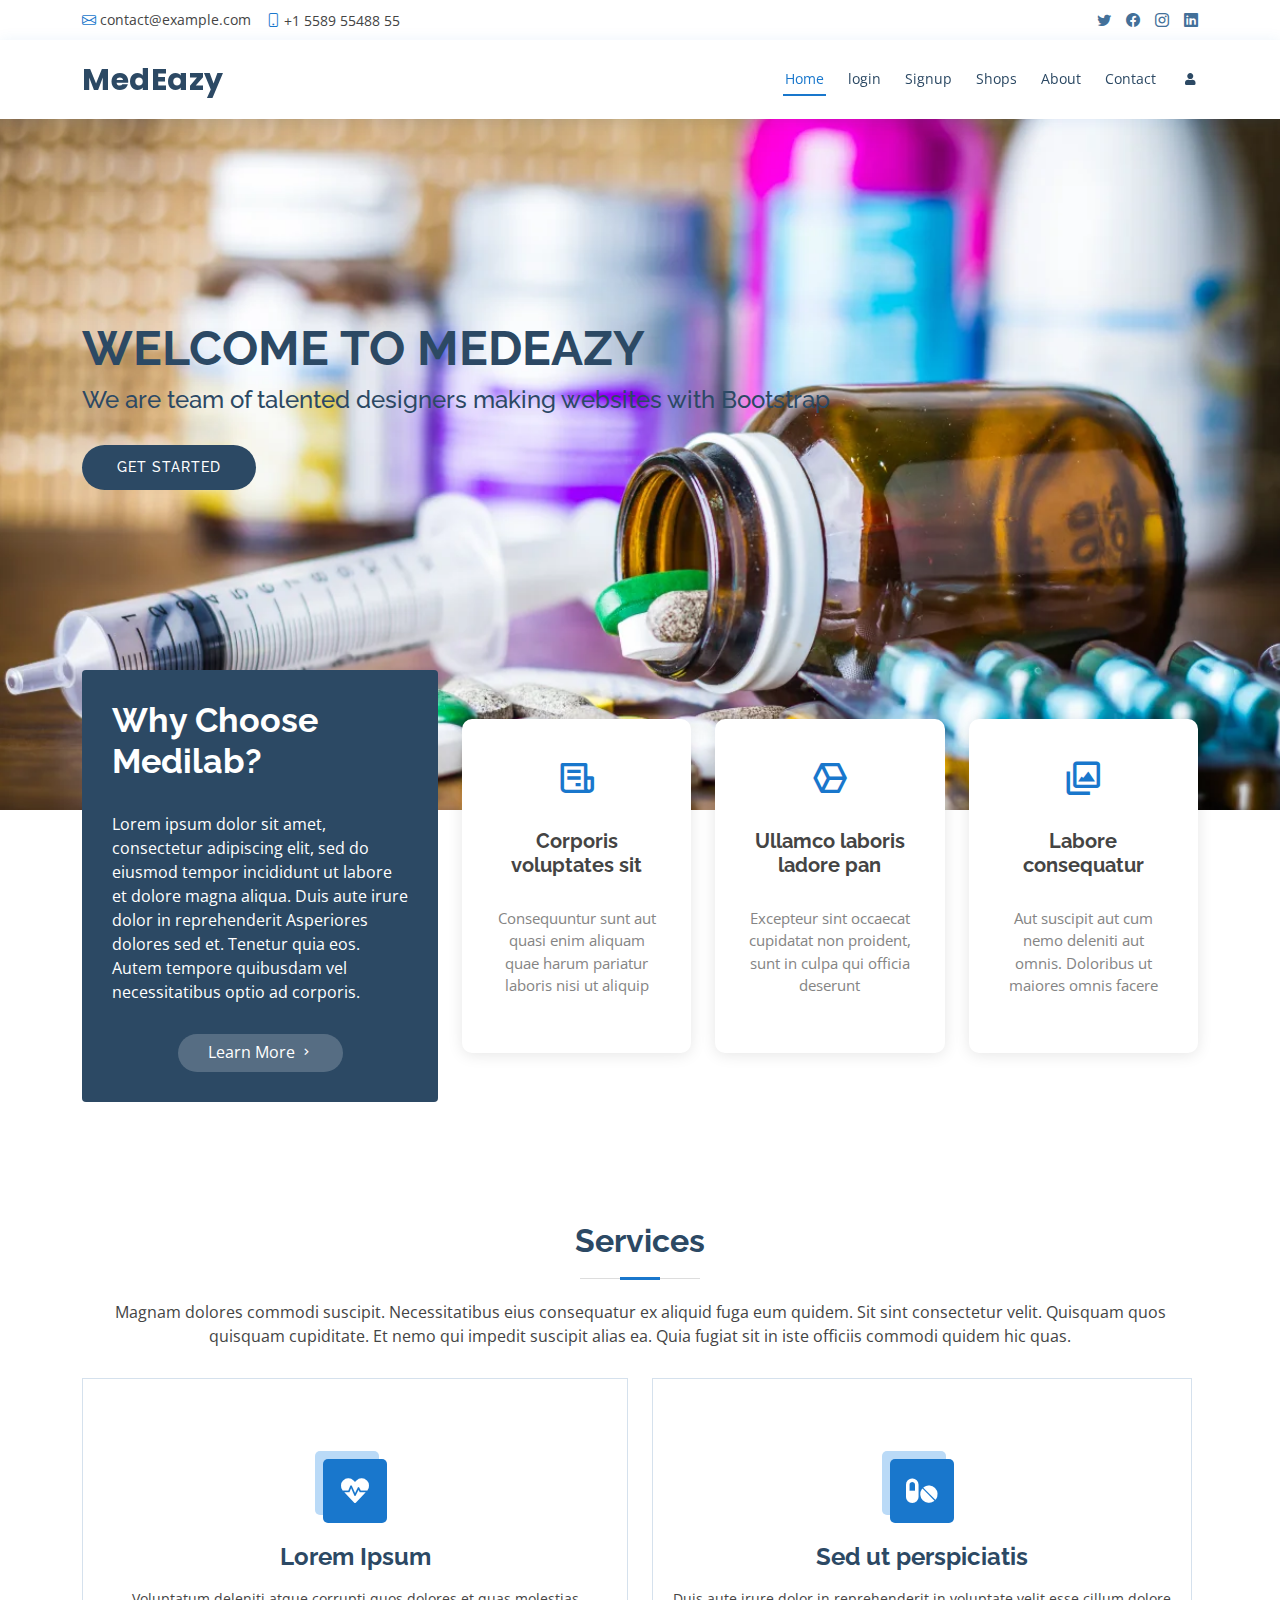
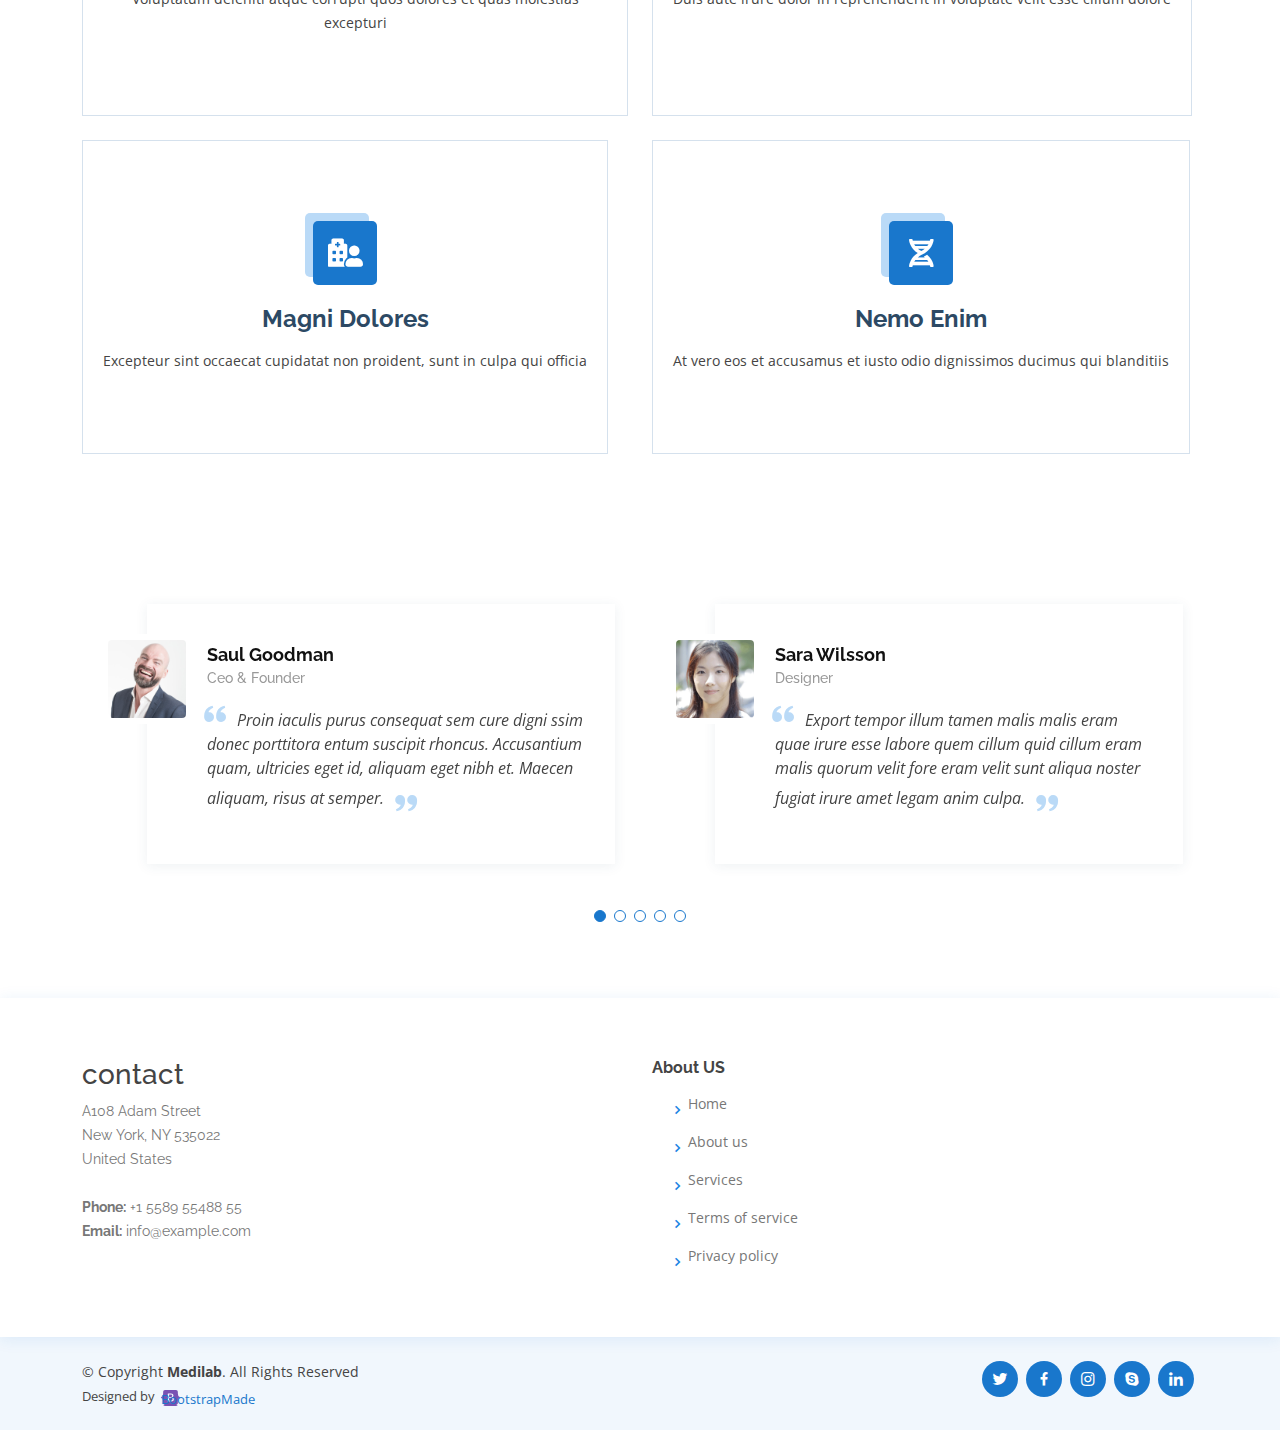
==== index.html @ 244ab126 "front end" ====
<!DOCTYPE html>
<html lang="en">

<head>
  <meta charset="utf-8">
  <meta content="width=device-width, initial-scale=1.0" name="viewport">

  <title>MedEazy A database management project</title>
  <meta content="" name="description">
  <meta content="" name="keywords">

  <!-- Favicons -->
  <link href="assets/img/favicon.png" rel="icon">
  <link href="assets/img/apple-touch-icon.png" rel="apple-touch-icon">

  <!-- Google Fonts -->
  <link href="https://fonts.googleapis.com/css?family=Open+Sans:300,300i,400,400i,600,600i,700,700i|Raleway:300,300i,400,400i,500,500i,600,600i,700,700i|Poppins:300,300i,400,400i,500,500i,600,600i,700,700i" rel="stylesheet">

  <!-- Vendor CSS Files -->
  <link href="assets/vendor/fontawesome-free/css/all.min.css" rel="stylesheet">
  <link href="assets/vendor/animate.css/animate.min.css" rel="stylesheet">
  <link href="assets/vendor/bootstrap/css/bootstrap.min.css" rel="stylesheet">
  <link href="assets/vendor/bootstrap-icons/bootstrap-icons.css" rel="stylesheet">
  <link href="assets/vendor/boxicons/css/boxicons.min.css" rel="stylesheet">
  <link href="assets/vendor/glightbox/css/glightbox.min.css" rel="stylesheet">
  <link href="assets/vendor/remixicon/remixicon.css" rel="stylesheet">
  <link href="assets/vendor/swiper/swiper-bundle.min.css" rel="stylesheet">

  <!-- Template Main CSS File -->
  <link href="assets/css/style.css" rel="stylesheet">

  <!-- =======================================================
  * Template Name: Medilab
  * Updated: Mar 10 2023 with Bootstrap v5.2.3
  * Template URL: https://bootstrapmade.com/medilab-free-medical-bootstrap-theme/
  * Author: BootstrapMade.com
  * License: https://bootstrapmade.com/license/
  ======================================================== -->
</head>

<body>

  <!-- ======= Top Bar ======= -->
  <div id="topbar" class="d-flex align-items-center fixed-top">
    <div class="container d-flex justify-content-between">
      <div class="contact-info d-flex align-items-center">
        <i class="bi bi-envelope"></i> <a href="mailto:contact@example.com">contact@example.com</a>
        <i class="bi bi-phone"></i> +1 5589 55488 55
      </div>
      <div class="d-none d-lg-flex social-links align-items-center">
        <a href="#" class="twitter"><i class="bi bi-twitter"></i></a>
        <a href="#" class="facebook"><i class="bi bi-facebook"></i></a>
        <a href="#" class="instagram"><i class="bi bi-instagram"></i></a>
        <a href="#" class="linkedin"><i class="bi bi-linkedin"></i></i></a>
      </div>
    </div>
  </div>

  <!-- ======= Header ======= -->
  <header id="header" class="fixed-top">
    <div class="container d-flex align-items-center">

      <h1 class="logo me-auto"><a href="index.html">MedEazy</a></h1>
      <!-- Uncomment below if you prefer to use an image logo -->
      <!-- <a href="index.html" class="logo me-auto"><img src="assets/img/logo.png" alt="" class="img-fluid"></a>-->

      <nav id="navbar" class="navbar order-last order-lg-0">
        <ul>
          <li><a class="nav-link scrollto active" href="#hero">Home</a></li>
          <li><a class="nav-link scrollto" href="login.html">login</a></li>
          <li><a class="nav-link scrollto" href="signup.html">Signup</a></li>
          <li><a class="nav-link scrollto" href="shops.html">Shops</a></li>
          <li><a class="nav-link scrollto" href="#doctors">About</a></li>
          <!-- <li class="dropdown"><a href="#"><span>Drop Down</span> <i class="bi bi-chevron-down"></i></a>
            <ul>
              <li><a href="#">Drop Down 1</a></li>
              <li class="dropdown"><a href="#"><span>Deep Drop Down</span> <i class="bi bi-chevron-right"></i></a>
                <ul>
                  <li><a href="#">Deep Drop Down 1</a></li>
                  <li><a href="#">Deep Drop Down 2</a></li>
                  <li><a href="#">Deep Drop Down 3</a></li>
                  <li><a href="#">Deep Drop Down 4</a></li>
                  <li><a href="#">Deep Drop Down 5</a></li>
                </ul>
              </li>
              <li><a href="#">Drop Down 2</a></li>
              <li><a href="#">Drop Down 3</a></li>
              <li><a href="#">Drop Down 4</a></li>
            </ul>
          </li> -->
          <li><a class="nav-link scrollto" href="#contact">Contact</a></li>
          <li class="dropdown"><a href="#"><span></span> <i class="fa fa-user" aria-hidden="true"></i>
          </a>
                <ul>
                  <li><a href="login.html">Login</a></li>
                  <li><a href="signup.html">Sign up</a></li>
               </ul>
              </li>
      </ul>

        <i class="bi bi-list mobile-nav-toggle"></i>
      </nav><!-- .navbar -->
<!-- 
      <a href="#appointment" class="appointment-btn scrollto"><span class="d-none d-md-inline">Make an</span> Appointment</a> -->

    </div>
  </header><!-- End Header -->

  <!-- ======= Hero Section ======= -->
  <section id="hero" class="d-flex align-items-center">
    <div class="container">
      <h1>Welcome to MedEazy</h1>
      <h2>We are team of talented designers making websites with Bootstrap</h2>
      <a href="#about" class="btn-get-started scrollto">Get Started</a>
    </div>
  </section><!-- End Hero -->

  <main id="main">

    <!-- ======= Why Us Section ======= -->
    <section id="why-us" class="why-us">
      <div class="container">

        <div class="row">
          <div class="col-lg-4 d-flex align-items-stretch">
            <div class="content">
              <h3>Why Choose Medilab?</h3>
              <p>
                Lorem ipsum dolor sit amet, consectetur adipiscing elit, sed do eiusmod tempor incididunt ut labore et dolore magna aliqua. Duis aute irure dolor in reprehenderit
                Asperiores dolores sed et. Tenetur quia eos. Autem tempore quibusdam vel necessitatibus optio ad corporis.
              </p>
              <div class="text-center">
                <a href="#" class="more-btn">Learn More <i class="bx bx-chevron-right"></i></a>
              </div>
            </div>
          </div>
          <div class="col-lg-8 d-flex align-items-stretch">
            <div class="icon-boxes d-flex flex-column justify-content-center">
              <div class="row">
                <div class="col-xl-4 d-flex align-items-stretch">
                  <div class="icon-box mt-4 mt-xl-0">
                    <i class="bx bx-receipt"></i>
                    <h4>Corporis voluptates sit</h4>
                    <p>Consequuntur sunt aut quasi enim aliquam quae harum pariatur laboris nisi ut aliquip</p>
                  </div>
                </div>
                <div class="col-xl-4 d-flex align-items-stretch">
                  <div class="icon-box mt-4 mt-xl-0">
                    <i class="bx bx-cube-alt"></i>
                    <h4>Ullamco laboris ladore pan</h4>
                    <p>Excepteur sint occaecat cupidatat non proident, sunt in culpa qui officia deserunt</p>
                  </div>
                </div>
                <div class="col-xl-4 d-flex align-items-stretch">
                  <div class="icon-box mt-4 mt-xl-0">
                    <i class="bx bx-images"></i>
                    <h4>Labore consequatur</h4>
                    <p>Aut suscipit aut cum nemo deleniti aut omnis. Doloribus ut maiores omnis facere</p>
                  </div>
                </div>
              </div>
            </div><!-- End .content-->
          </div>
        </div>

      </div>
    </section><!-- End Why Us Section -->

    <!-- ======= About Section ======= -->
    <!-- <section id="about" class="about">
      <div class="container-fluid">

        <div class="row">
          <div class="col-xl-5 col-lg-6 video-box d-flex justify-content-center align-items-stretch position-relative">
            <a href="https://www.youtube.com/watch?v=jDDaplaOz7Q" class="glightbox play-btn mb-4"></a>
          </div>

          <div class="col-xl-7 col-lg-6 icon-boxes d-flex flex-column align-items-stretch justify-content-center py-5 px-lg-5">
            <h3>Enim quis est voluptatibus aliquid consequatur fugiat</h3>
            <p>Esse voluptas cumque vel exercitationem. Reiciendis est hic accusamus. Non ipsam et sed minima temporibus laudantium. Soluta voluptate sed facere corporis dolores excepturi. Libero laboriosam sint et id nulla tenetur. Suscipit aut voluptate.</p>

            <div class="icon-box">
              <div class="icon"><i class="bx bx-fingerprint"></i></div>
              <h4 class="title"><a href="">Lorem Ipsum</a></h4>
              <p class="description">Voluptatum deleniti atque corrupti quos dolores et quas molestias excepturi sint occaecati cupiditate non provident</p>
            </div>

            <div class="icon-box">
              <div class="icon"><i class="bx bx-gift"></i></div>
              <h4 class="title"><a href="">Nemo Enim</a></h4>
              <p class="description">At vero eos et accusamus et iusto odio dignissimos ducimus qui blanditiis praesentium voluptatum deleniti atque</p>
            </div>

            <div class="icon-box">
              <div class="icon"><i class="bx bx-atom"></i></div>
              <h4 class="title"><a href="">Dine Pad</a></h4>
              <p class="description">Explicabo est voluptatum asperiores consequatur magnam. Et veritatis odit. Sunt aut deserunt minus aut eligendi omnis</p>
            </div>

          </div>
        </div>

      </div>
    </section>End About Section -->

    <!-- ======= Counts Section ======= -->
    <!-- <section id="counts" class="counts">
      <div class="container">

        <div class="row">

          <div class="col-lg-3 col-md-6">
            <div class="count-box">
              <i class="fas fa-user-md"></i>
              <span data-purecounter-start="0" data-purecounter-end="85" data-purecounter-duration="1" class="purecounter"></span>
              <p>Doctors</p>
            </div>
          </div>

          <div class="col-lg-3 col-md-6 mt-5 mt-md-0">
            <div class="count-box">
              <i class="far fa-hospital"></i>
              <span data-purecounter-start="0" data-purecounter-end="18" data-purecounter-duration="1" class="purecounter"></span>
              <p>Departments</p>
            </div>
          </div>

          <div class="col-lg-3 col-md-6 mt-5 mt-lg-0">
            <div class="count-box">
              <i class="fas fa-flask"></i>
              <span data-purecounter-start="0" data-purecounter-end="12" data-purecounter-duration="1" class="purecounter"></span>
              <p>Research Labs</p>
            </div>
          </div>

          <div class="col-lg-3 col-md-6 mt-5 mt-lg-0">
            <div class="count-box">
              <i class="fas fa-award"></i>
              <span data-purecounter-start="0" data-purecounter-end="150" data-purecounter-duration="1" class="purecounter"></span>
              <p>Awards</p>
            </div>
          </div>

        </div>

      </div>
    </section>End Counts Section -->

    <!-- ======= Services Section ======= -->
    <section id="services" class="services">
      <div class="container">

        <div class="section-title">
          <h2>Services</h2>
          <p>Magnam dolores commodi suscipit. Necessitatibus eius consequatur ex aliquid fuga eum quidem. Sit sint consectetur velit. Quisquam quos quisquam cupiditate. Et nemo qui impedit suscipit alias ea. Quia fugiat sit in iste officiis commodi quidem hic quas.</p>
        </div>

        <div class="row">
          <div class="col-lg-6 col-md-6 d-flex align-items-stretch">
            <div class="icon-box">
              <div class="icon"><i class="fas fa-heartbeat"></i></div>
              <h4><a href="">Lorem Ipsum</a></h4>
              <p>Voluptatum deleniti atque corrupti quos dolores et quas molestias excepturi</p>
            </div>
          </div>

          <div class="col-lg-6 col-md-6 d-flex align-items-stretch mt-4 mt-md-0">
            <div class="icon-box">
              <div class="icon"><i class="fas fa-pills"></i></div>
              <h4><a href="">Sed ut perspiciatis</a></h4>
              <p>Duis aute irure dolor in reprehenderit in voluptate velit esse cillum dolore</p>
            </div>
          </div>

          <div class="col-lg-6 col-md-6 d-flex align-items-stretch mt-4">
            <div class="icon-box">
              <div class="icon"><i class="fas fa-hospital-user"></i></div>
              <h4><a href="">Magni Dolores</a></h4>
              <p>Excepteur sint occaecat cupidatat non proident, sunt in culpa qui officia</p>
            </div>
          </div>

          <div class="col-lg-6 col-md-6 d-flex align-items-stretch mt-4">
            <div class="icon-box">
              <div class="icon"><i class="fas fa-dna"></i></div>
              <h4><a href="">Nemo Enim</a></h4>
              <p>At vero eos et accusamus et iusto odio dignissimos ducimus qui blanditiis</p>
            </div>
          </div>

          <!-- <div class="col-lg-4 col-md-6 d-flex align-items-stretch mt-4">
            <div class="icon-box">
              <div class="icon"><i class="fas fa-wheelchair"></i></div>
              <h4><a href="">Dele cardo</a></h4>
              <p>Quis consequatur saepe eligendi voluptatem consequatur dolor consequuntur</p>
            </div>
          </div>

          <div class="col-lg-4 col-md-6 d-flex align-items-stretch mt-4">
            <div class="icon-box">
              <div class="icon"><i class="fas fa-notes-medical"></i></div>
              <h4><a href="">Divera don</a></h4>
              <p>Modi nostrum vel laborum. Porro fugit error sit minus sapiente sit aspernatur</p>
            </div>
          </div> -->

        </div>

      </div>
    </section><!-- End Services Section -->

    <!-- ======= Appointment Section ======= -->
    <!-- <section id="appointment" class="appointment section-bg">
      <div class="container">

        <div class="section-title">
          <h2>Make an Appointment</h2>
          <p>Magnam dolores commodi suscipit. Necessitatibus eius consequatur ex aliquid fuga eum quidem. Sit sint consectetur velit. Quisquam quos quisquam cupiditate. Et nemo qui impedit suscipit alias ea. Quia fugiat sit in iste officiis commodi quidem hic quas.</p>
        </div>

        <form action="forms/appointment.php" method="post" role="form" class="php-email-form">
          <div class="row">
            <div class="col-md-4 form-group">
              <input type="text" name="name" class="form-control" id="name" placeholder="Your Name" data-rule="minlen:4" data-msg="Please enter at least 4 chars">
              <div class="validate"></div>
            </div>
            <div class="col-md-4 form-group mt-3 mt-md-0">
              <input type="email" class="form-control" name="email" id="email" placeholder="Your Email" data-rule="email" data-msg="Please enter a valid email">
              <div class="validate"></div>
            </div>
            <div class="col-md-4 form-group mt-3 mt-md-0">
              <input type="tel" class="form-control" name="phone" id="phone" placeholder="Your Phone" data-rule="minlen:4" data-msg="Please enter at least 4 chars">
              <div class="validate"></div>
            </div>
          </div>
          <div class="row">
            <div class="col-md-4 form-group mt-3">
              <input type="datetime" name="date" class="form-control datepicker" id="date" placeholder="Appointment Date" data-rule="minlen:4" data-msg="Please enter at least 4 chars">
              <div class="validate"></div>
            </div>
            <div class="col-md-4 form-group mt-3">
              <select name="department" id="department" class="form-select">
                <option value="">Select Department</option>
                <option value="Department 1">Department 1</option>
                <option value="Department 2">Department 2</option>
                <option value="Department 3">Department 3</option>
              </select>
              <div class="validate"></div>
            </div>
            <div class="col-md-4 form-group mt-3">
              <select name="doctor" id="doctor" class="form-select">
                <option value="">Select Doctor</option>
                <option value="Doctor 1">Doctor 1</option>
                <option value="Doctor 2">Doctor 2</option>
                <option value="Doctor 3">Doctor 3</option>
              </select>
              <div class="validate"></div>
            </div>
          </div>

          <div class="form-group mt-3">
            <textarea class="form-control" name="message" rows="5" placeholder="Message (Optional)"></textarea>
            <div class="validate"></div>
          </div>
          <div class="mb-3">
            <div class="loading">Loading</div>
            <div class="error-message"></div>
            <div class="sent-message">Your appointment request has been sent successfully. Thank you!</div>
          </div>
          <div class="text-center"><button type="submit">Make an Appointment</button></div>
        </form>

      </div>
    </section>End Appointment Section -->

    <!-- ======= Departments Section ======= -->
    <!-- <section id="departments" class="departments">
      <div class="container">

        <div class="section-title">
          <h2>Departments</h2>
          <p>Magnam dolores commodi suscipit. Necessitatibus eius consequatur ex aliquid fuga eum quidem. Sit sint consectetur velit. Quisquam quos quisquam cupiditate. Et nemo qui impedit suscipit alias ea. Quia fugiat sit in iste officiis commodi quidem hic quas.</p>
        </div>

        <div class="row gy-4">
          <div class="col-lg-3">
            <ul class="nav nav-tabs flex-column">
              <li class="nav-item">
                <a class="nav-link active show" data-bs-toggle="tab" href="#tab-1">Cardiology</a>
              </li>
              <li class="nav-item">
                <a class="nav-link" data-bs-toggle="tab" href="#tab-2">Neurology</a>
              </li>
              <li class="nav-item">
                <a class="nav-link" data-bs-toggle="tab" href="#tab-3">Hepatology</a>
              </li>
              <li class="nav-item">
                <a class="nav-link" data-bs-toggle="tab" href="#tab-4">Pediatrics</a>
              </li>
              <li class="nav-item">
                <a class="nav-link" data-bs-toggle="tab" href="#tab-5">Eye Care</a>
              </li>
            </ul>
          </div>
          <div class="col-lg-9">
            <div class="tab-content">
              <div class="tab-pane active show" id="tab-1">
                <div class="row gy-4">
                  <div class="col-lg-8 details order-2 order-lg-1">
                    <h3>Cardiology</h3>
                    <p class="fst-italic">Qui laudantium consequatur laborum sit qui ad sapiente dila parde sonata raqer a videna mareta paulona marka</p>
                    <p>Et nobis maiores eius. Voluptatibus ut enim blanditiis atque harum sint. Laborum eos ipsum ipsa odit magni. Incidunt hic ut molestiae aut qui. Est repellat minima eveniet eius et quis magni nihil. Consequatur dolorem quaerat quos qui similique accusamus nostrum rem vero</p>
                  </div>
                  <div class="col-lg-4 text-center order-1 order-lg-2">
                    <img src="assets/img/departments-1.jpg" alt="" class="img-fluid">
                  </div>
                </div>
              </div>
              <div class="tab-pane" id="tab-2">
                <div class="row gy-4">
                  <div class="col-lg-8 details order-2 order-lg-1">
                    <h3>Et blanditiis nemo veritatis excepturi</h3>
                    <p class="fst-italic">Qui laudantium consequatur laborum sit qui ad sapiente dila parde sonata raqer a videna mareta paulona marka</p>
                    <p>Ea ipsum voluptatem consequatur quis est. Illum error ullam omnis quia et reiciendis sunt sunt est. Non aliquid repellendus itaque accusamus eius et velit ipsa voluptates. Optio nesciunt eaque beatae accusamus lerode pakto madirna desera vafle de nideran pal</p>
                  </div>
                  <div class="col-lg-4 text-center order-1 order-lg-2">
                    <img src="assets/img/departments-2.jpg" alt="" class="img-fluid">
                  </div>
                </div>
              </div>
              <div class="tab-pane" id="tab-3">
                <div class="row gy-4">
                  <div class="col-lg-8 details order-2 order-lg-1">
                    <h3>Impedit facilis occaecati odio neque aperiam sit</h3>
                    <p class="fst-italic">Eos voluptatibus quo. Odio similique illum id quidem non enim fuga. Qui natus non sunt dicta dolor et. In asperiores velit quaerat perferendis aut</p>
                    <p>Iure officiis odit rerum. Harum sequi eum illum corrupti culpa veritatis quisquam. Neque necessitatibus illo rerum eum ut. Commodi ipsam minima molestiae sed laboriosam a iste odio. Earum odit nesciunt fugiat sit ullam. Soluta et harum voluptatem optio quae</p>
                  </div>
                  <div class="col-lg-4 text-center order-1 order-lg-2">
                    <img src="assets/img/departments-3.jpg" alt="" class="img-fluid">
                  </div>
                </div>
              </div>
              <div class="tab-pane" id="tab-4">
                <div class="row gy-4">
                  <div class="col-lg-8 details order-2 order-lg-1">
                    <h3>Fuga dolores inventore laboriosam ut est accusamus laboriosam dolore</h3>
                    <p class="fst-italic">Totam aperiam accusamus. Repellat consequuntur iure voluptas iure porro quis delectus</p>
                    <p>Eaque consequuntur consequuntur libero expedita in voluptas. Nostrum ipsam necessitatibus aliquam fugiat debitis quis velit. Eum ex maxime error in consequatur corporis atque. Eligendi asperiores sed qui veritatis aperiam quia a laborum inventore</p>
                  </div>
                  <div class="col-lg-4 text-center order-1 order-lg-2">
                    <img src="assets/img/departments-4.jpg" alt="" class="img-fluid">
                  </div>
                </div>
              </div>
              <div class="tab-pane" id="tab-5">
                <div class="row gy-4">
                  <div class="col-lg-8 details order-2 order-lg-1">
                    <h3>Est eveniet ipsam sindera pad rone matrelat sando reda</h3>
                    <p class="fst-italic">Omnis blanditiis saepe eos autem qui sunt debitis porro quia.</p>
                    <p>Exercitationem nostrum omnis. Ut reiciendis repudiandae minus. Omnis recusandae ut non quam ut quod eius qui. Ipsum quia odit vero atque qui quibusdam amet. Occaecati sed est sint aut vitae molestiae voluptate vel</p>
                  </div>
                  <div class="col-lg-4 text-center order-1 order-lg-2">
                    <img src="assets/img/departments-5.jpg" alt="" class="img-fluid">
                  </div>
                </div>
              </div>
            </div>
          </div>
        </div>

      </div>
    </section>End Departments Section -->

    <!-- ======= Doctors Section ======= -->
    <!-- <section id="doctors" class="doctors">
      <div class="container">

        <div class="section-title">
          <h2>Doctors</h2>
          <p>Magnam dolores commodi suscipit. Necessitatibus eius consequatur ex aliquid fuga eum quidem. Sit sint consectetur velit. Quisquam quos quisquam cupiditate. Et nemo qui impedit suscipit alias ea. Quia fugiat sit in iste officiis commodi quidem hic quas.</p>
        </div>

        <div class="row">

          <div class="col-lg-6">
            <div class="member d-flex align-items-start">
              <div class="pic"><img src="assets/img/doctors/doctors-1.jpg" class="img-fluid" alt=""></div>
              <div class="member-info">
                <h4>Walter White</h4>
                <span>Chief Medical Officer</span>
                <p>Explicabo voluptatem mollitia et repellat qui dolorum quasi</p>
                <div class="social">
                  <a href=""><i class="ri-twitter-fill"></i></a>
                  <a href=""><i class="ri-facebook-fill"></i></a>
                  <a href=""><i class="ri-instagram-fill"></i></a>
                  <a href=""> <i class="ri-linkedin-box-fill"></i> </a>
                </div>
              </div>
            </div>
          </div>

          <div class="col-lg-6 mt-4 mt-lg-0">
            <div class="member d-flex align-items-start">
              <div class="pic"><img src="assets/img/doctors/doctors-2.jpg" class="img-fluid" alt=""></div>
              <div class="member-info">
                <h4>Sarah Jhonson</h4>
                <span>Anesthesiologist</span>
                <p>Aut maiores voluptates amet et quis praesentium qui senda para</p>
                <div class="social">
                  <a href=""><i class="ri-twitter-fill"></i></a>
                  <a href=""><i class="ri-facebook-fill"></i></a>
                  <a href=""><i class="ri-instagram-fill"></i></a>
                  <a href=""> <i class="ri-linkedin-box-fill"></i> </a>
                </div>
              </div>
            </div>
          </div>

          <div class="col-lg-6 mt-4">
            <div class="member d-flex align-items-start">
              <div class="pic"><img src="assets/img/doctors/doctors-3.jpg" class="img-fluid" alt=""></div>
              <div class="member-info">
                <h4>William Anderson</h4>
                <span>Cardiology</span>
                <p>Quisquam facilis cum velit laborum corrupti fuga rerum quia</p>
                <div class="social">
                  <a href=""><i class="ri-twitter-fill"></i></a>
                  <a href=""><i class="ri-facebook-fill"></i></a>
                  <a href=""><i class="ri-instagram-fill"></i></a>
                  <a href=""> <i class="ri-linkedin-box-fill"></i> </a>
                </div>
              </div>
            </div>
          </div>

          <div class="col-lg-6 mt-4">
            <div class="member d-flex align-items-start">
              <div class="pic"><img src="assets/img/doctors/doctors-4.jpg" class="img-fluid" alt=""></div>
              <div class="member-info">
                <h4>Amanda Jepson</h4>
                <span>Neurosurgeon</span>
                <p>Dolorum tempora officiis odit laborum officiis et et accusamus</p>
                <div class="social">
                  <a href=""><i class="ri-twitter-fill"></i></a>
                  <a href=""><i class="ri-facebook-fill"></i></a>
                  <a href=""><i class="ri-instagram-fill"></i></a>
                  <a href=""> <i class="ri-linkedin-box-fill"></i> </a>
                </div>
              </div>
            </div>
          </div>

        </div>

      </div>
    </section>End Doctors Section -->

    <!-- ======= Frequently Asked Questions Section ======= -->
    <!-- <section id="faq" class="faq section-bg">
      <div class="container">

        <div class="section-title">
          <h2>Frequently Asked Questions</h2>
          <p>Magnam dolores commodi suscipit. Necessitatibus eius consequatur ex aliquid fuga eum quidem. Sit sint consectetur velit. Quisquam quos quisquam cupiditate. Et nemo qui impedit suscipit alias ea. Quia fugiat sit in iste officiis commodi quidem hic quas.</p>
        </div>

        <div class="faq-list">
          <ul>
            <li data-aos="fade-up">
              <i class="bx bx-help-circle icon-help"></i> <a data-bs-toggle="collapse" class="collapse" data-bs-target="#faq-list-1">Non consectetur a erat nam at lectus urna duis? <i class="bx bx-chevron-down icon-show"></i><i class="bx bx-chevron-up icon-close"></i></a>
              <div id="faq-list-1" class="collapse show" data-bs-parent=".faq-list">
                <p>
                  Feugiat pretium nibh ipsum consequat. Tempus iaculis urna id volutpat lacus laoreet non curabitur gravida. Venenatis lectus magna fringilla urna porttitor rhoncus dolor purus non.
                </p>
              </div>
            </li>

            <li data-aos="fade-up" data-aos-delay="100">
              <i class="bx bx-help-circle icon-help"></i> <a data-bs-toggle="collapse" data-bs-target="#faq-list-2" class="collapsed">Feugiat scelerisque varius morbi enim nunc? <i class="bx bx-chevron-down icon-show"></i><i class="bx bx-chevron-up icon-close"></i></a>
              <div id="faq-list-2" class="collapse" data-bs-parent=".faq-list">
                <p>
                  Dolor sit amet consectetur adipiscing elit pellentesque habitant morbi. Id interdum velit laoreet id donec ultrices. Fringilla phasellus faucibus scelerisque eleifend donec pretium. Est pellentesque elit ullamcorper dignissim. Mauris ultrices eros in cursus turpis massa tincidunt dui.
                </p>
              </div>
            </li>

            <li data-aos="fade-up" data-aos-delay="200">
              <i class="bx bx-help-circle icon-help"></i> <a data-bs-toggle="collapse" data-bs-target="#faq-list-3" class="collapsed">Dolor sit amet consectetur adipiscing elit? <i class="bx bx-chevron-down icon-show"></i><i class="bx bx-chevron-up icon-close"></i></a>
              <div id="faq-list-3" class="collapse" data-bs-parent=".faq-list">
                <p>
                  Eleifend mi in nulla posuere sollicitudin aliquam ultrices sagittis orci. Faucibus pulvinar elementum integer enim. Sem nulla pharetra diam sit amet nisl suscipit. Rutrum tellus pellentesque eu tincidunt. Lectus urna duis convallis convallis tellus. Urna molestie at elementum eu facilisis sed odio morbi quis
                </p>
              </div>
            </li>

            <li data-aos="fade-up" data-aos-delay="300">
              <i class="bx bx-help-circle icon-help"></i> <a data-bs-toggle="collapse" data-bs-target="#faq-list-4" class="collapsed">Tempus quam pellentesque nec nam aliquam sem et tortor consequat? <i class="bx bx-chevron-down icon-show"></i><i class="bx bx-chevron-up icon-close"></i></a>
              <div id="faq-list-4" class="collapse" data-bs-parent=".faq-list">
                <p>
                  Molestie a iaculis at erat pellentesque adipiscing commodo. Dignissim suspendisse in est ante in. Nunc vel risus commodo viverra maecenas accumsan. Sit amet nisl suscipit adipiscing bibendum est. Purus gravida quis blandit turpis cursus in.
                </p>
              </div>
            </li>

            <li data-aos="fade-up" data-aos-delay="400">
              <i class="bx bx-help-circle icon-help"></i> <a data-bs-toggle="collapse" data-bs-target="#faq-list-5" class="collapsed">Tortor vitae purus faucibus ornare. Varius vel pharetra vel turpis nunc eget lorem dolor? <i class="bx bx-chevron-down icon-show"></i><i class="bx bx-chevron-up icon-close"></i></a>
              <div id="faq-list-5" class="collapse" data-bs-parent=".faq-list">
                <p>
                  Laoreet sit amet cursus sit amet dictum sit amet justo. Mauris vitae ultricies leo integer malesuada nunc vel. Tincidunt eget nullam non nisi est sit amet. Turpis nunc eget lorem dolor sed. Ut venenatis tellus in metus vulputate eu scelerisque.
                </p>
              </div>
            </li>

          </ul>
        </div>

      </div>
    </section>End Frequently Asked Questions Section -->

    <!-- ======= Testimonials Section ======= -->
    <section id="testimonials" class="testimonials">
      <div class="container">

        <div class="testimonials-slider swiper" data-aos="fade-up" data-aos-delay="100">
          <div class="swiper-wrapper">

            <div class="swiper-slide">
              <div class="testimonial-wrap">
                <div class="testimonial-item">
                  <img src="assets/img/testimonials/testimonials-1.jpg" class="testimonial-img" alt="">
                  <h3>Saul Goodman</h3>
                  <h4>Ceo &amp; Founder</h4>
                  <p>
                    <i class="bx bxs-quote-alt-left quote-icon-left"></i>
                    Proin iaculis purus consequat sem cure digni ssim donec porttitora entum suscipit rhoncus. Accusantium quam, ultricies eget id, aliquam eget nibh et. Maecen aliquam, risus at semper.
                    <i class="bx bxs-quote-alt-right quote-icon-right"></i>
                  </p>
                </div>
              </div>
            </div><!-- End testimonial item -->

            <div class="swiper-slide">
              <div class="testimonial-wrap">
                <div class="testimonial-item">
                  <img src="assets/img/testimonials/testimonials-2.jpg" class="testimonial-img" alt="">
                  <h3>Sara Wilsson</h3>
                  <h4>Designer</h4>
                  <p>
                    <i class="bx bxs-quote-alt-left quote-icon-left"></i>
                    Export tempor illum tamen malis malis eram quae irure esse labore quem cillum quid cillum eram malis quorum velit fore eram velit sunt aliqua noster fugiat irure amet legam anim culpa.
                    <i class="bx bxs-quote-alt-right quote-icon-right"></i>
                  </p>
                </div>
              </div>
            </div>

            <div class="swiper-slide">
              <div class="testimonial-wrap">
                <div class="testimonial-item">
                  <img src="assets/img/testimonials/testimonials-3.jpg" class="testimonial-img" alt="">
                  <h3>Jena Karlis</h3>
                  <h4>Store Owner</h4>
                  <p>
                    <i class="bx bxs-quote-alt-left quote-icon-left"></i>
                    Enim nisi quem export duis labore cillum quae magna enim sint quorum nulla quem veniam duis minim tempor labore quem eram duis noster aute amet eram fore quis sint minim.
                    <i class="bx bxs-quote-alt-right quote-icon-right"></i>
                  </p>
                </div>
              </div>
            </div>

            <div class="swiper-slide">
              <div class="testimonial-wrap">
                <div class="testimonial-item">
                  <img src="assets/img/testimonials/testimonials-4.jpg" class="testimonial-img" alt="">
                  <h3>Matt Brandon</h3>
                  <h4>Freelancer</h4>
                  <p>
                    <i class="bx bxs-quote-alt-left quote-icon-left"></i>
                    Fugiat enim eram quae cillum dolore dolor amet nulla culpa multos export minim fugiat minim velit minim dolor enim duis veniam ipsum anim magna sunt elit fore quem dolore labore illum veniam.
                    <i class="bx bxs-quote-alt-right quote-icon-right"></i>
                  </p>
                </div>
              </div>
            </div><!-- End testimonial item-->

            <div class="swiper-slide">
              <div class="testimonial-wrap">
                <div class="testimonial-item">
                  <img src="assets/img/testimonials/testimonials-5.jpg" class="testimonial-img" alt="">
                  <h3>John Larson</h3>
                  <h4>Entrepreneur</h4>
                  <p>
                    <i class="bx bxs-quote-alt-left quote-icon-left"></i>
                    Quis quorum aliqua sint quem legam fore sunt eram irure aliqua veniam tempor noster veniam enim culpa labore duis sunt culpa nulla illum cillum fugiat legam esse veniam culpa fore nisi cillum quid.
                    <i class="bx bxs-quote-alt-right quote-icon-right"></i>
                  </p>
                </div>
              </div>
            </div>

          </div>
          <div class="swiper-pagination"></div>
        </div>

      </div>
    </section>

    <!-- ======= Gallery Section ======= -->
    <!-- <section id="gallery" class="gallery">
      <div class="container">

        <div class="section-title">
          <h2>Gallery</h2>
          <p>Magnam dolores commodi suscipit. Necessitatibus eius consequatur ex aliquid fuga eum quidem. Sit sint consectetur velit. Quisquam quos quisquam cupiditate. Et nemo qui impedit suscipit alias ea. Quia fugiat sit in iste officiis commodi quidem hic quas.</p>
        </div>
      </div>

      <div class="container-fluid">
        <div class="row g-0">

          <div class="col-lg-3 col-md-4">
            <div class="gallery-item">
              <a href="assets/img/gallery/gallery-1.jpg" class="galelry-lightbox">
                <img src="assets/img/gallery/gallery-1.jpg" alt="" class="img-fluid">
              </a>
            </div>
          </div>

          <div class="col-lg-3 col-md-4">
            <div class="gallery-item">
              <a href="assets/img/gallery/gallery-2.jpg" class="galelry-lightbox">
                <img src="assets/img/gallery/gallery-2.jpg" alt="" class="img-fluid">
              </a>
            </div>
          </div>

          <div class="col-lg-3 col-md-4">
            <div class="gallery-item">
              <a href="assets/img/gallery/gallery-3.jpg" class="galelry-lightbox">
                <img src="assets/img/gallery/gallery-3.jpg" alt="" class="img-fluid">
              </a>
            </div>
          </div>

          <div class="col-lg-3 col-md-4">
            <div class="gallery-item">
              <a href="assets/img/gallery/gallery-4.jpg" class="galelry-lightbox">
                <img src="assets/img/gallery/gallery-4.jpg" alt="" class="img-fluid">
              </a>
            </div>
          </div>

          <div class="col-lg-3 col-md-4">
            <div class="gallery-item">
              <a href="assets/img/gallery/gallery-5.jpg" class="galelry-lightbox">
                <img src="assets/img/gallery/gallery-5.jpg" alt="" class="img-fluid">
              </a>
            </div>
          </div>

          <div class="col-lg-3 col-md-4">
            <div class="gallery-item">
              <a href="assets/img/gallery/gallery-6.jpg" class="galelry-lightbox">
                <img src="assets/img/gallery/gallery-6.jpg" alt="" class="img-fluid">
              </a>
            </div>
          </div>

          <div class="col-lg-3 col-md-4">
            <div class="gallery-item">
              <a href="assets/img/gallery/gallery-7.jpg" class="galelry-lightbox">
                <img src="assets/img/gallery/gallery-7.jpg" alt="" class="img-fluid">
              </a>
            </div>
          </div>

          <div class="col-lg-3 col-md-4">
            <div class="gallery-item">
              <a href="assets/img/gallery/gallery-8.jpg" class="galelry-lightbox">
                <img src="assets/img/gallery/gallery-8.jpg" alt="" class="img-fluid">
              </a>
            </div>
          </div>

        </div>

      </div>
    </section>End Gallery Section -->

    <!-- ======= Contact Section ======= -->
    <!-- <section id="contact" class="contact">
      <div class="container">

        <div class="section-title">
          <h2>Contact</h2>
          <p>Magnam dolores commodi suscipit. Necessitatibus eius consequatur ex aliquid fuga eum quidem. Sit sint consectetur velit. Quisquam quos quisquam cupiditate. Et nemo qui impedit suscipit alias ea. Quia fugiat sit in iste officiis commodi quidem hic quas.</p>
        </div>
      </div>

      <div>
        <iframe style="border:0; width: 100%; height: 350px;" src="https://www.google.com/maps/embed?pb=!1m14!1m8!1m3!1d12097.433213460943!2d-74.0062269!3d40.7101282!3m2!1i1024!2i768!4f13.1!3m3!1m2!1s0x0%3A0xb89d1fe6bc499443!2sDowntown+Conference+Center!5e0!3m2!1smk!2sbg!4v1539943755621" frameborder="0" allowfullscreen></iframe>
      </div>

      <div class="container">
        <div class="row mt-5">

          <div class="col-lg-4">
            <div class="info">
              <div class="address">
                <i class="bi bi-geo-alt"></i>
                <h4>Location:</h4>
                <p>A108 Adam Street, New York, NY 535022</p>
              </div>

              <div class="email">
                <i class="bi bi-envelope"></i>
                <h4>Email:</h4>
                <p>info@example.com</p>
              </div>

              <div class="phone">
                <i class="bi bi-phone"></i>
                <h4>Call:</h4>
                <p>+1 5589 55488 55s</p>
              </div>

            </div>

          </div>

          <div class="col-lg-8 mt-5 mt-lg-0">

            <form action="forms/contact.php" method="post" role="form" class="php-email-form">
              <div class="row">
                <div class="col-md-6 form-group">
                  <input type="text" name="name" class="form-control" id="name" placeholder="Your Name" required>
                </div>
                <div class="col-md-6 form-group mt-3 mt-md-0">
                  <input type="email" class="form-control" name="email" id="email" placeholder="Your Email" required>
                </div>
              </div>
              <div class="form-group mt-3">
                <input type="text" class="form-control" name="subject" id="subject" placeholder="Subject" required>
              </div>
              <div class="form-group mt-3">
                <textarea class="form-control" name="message" rows="5" placeholder="Message" required></textarea>
              </div>
              <div class="my-3">
                <div class="loading">Loading</div>
                <div class="error-message"></div>
                <div class="sent-message">Your message has been sent. Thank you!</div>
              </div>
              <div class="text-center"><button type="submit">Send Message</button></div>
            </form>

          </div>

        </div>

      </div>
    </section>End Contact Section -->

  </main><!-- End #main -->

  <!-- ======= Footer ======= -->
  <footer id="footer">

    <div class="footer-top">
      <div class="container">
        <div class="row">

          <div class="col-lg-6 col-md-6 footer-contact">
            <h3>contact</h3>
            <p>
              A108 Adam Street <br>
              New York, NY 535022<br>
              United States <br><br>
              <strong>Phone:</strong> +1 5589 55488 55<br>
              <strong>Email:</strong> info@example.com<br>
            </p>
          </div>

          <div class="col-lg-6 col-md-6 footer-links">
            <h4>About US</h4>
            <ul>
              <li><i class="bx bx-chevron-right"></i> <a href="#">Home</a></li>
              <li><i class="bx bx-chevron-right"></i> <a href="#">About us</a></li>
              <li><i class="bx bx-chevron-right"></i> <a href="#">Services</a></li>
              <li><i class="bx bx-chevron-right"></i> <a href="#">Terms of service</a></li>
              <li><i class="bx bx-chevron-right"></i> <a href="#">Privacy policy</a></li>
            </ul>
          </div>

          <!-- <div class="col-lg-3 col-md-6 footer-links">
            <h4>Our Services</h4>
            <ul>
              <li><i class="bx bx-chevron-right"></i> <a href="#">Web Design</a></li>
              <li><i class="bx bx-chevron-right"></i> <a href="#">Web Development</a></li>
              <li><i class="bx bx-chevron-right"></i> <a href="#">Product Management</a></li>
              <li><i class="bx bx-chevron-right"></i> <a href="#">Marketing</a></li>
              <li><i class="bx bx-chevron-right"></i> <a href="#">Graphic Design</a></li>
            </ul>
          </div>

          <div class="col-lg-4 col-md-6 footer-newsletter">
            <h4>Join Our Newsletter</h4>
            <p>Tamen quem nulla quae legam multos aute sint culpa legam noster magna</p>
            <form action="" method="post">
              <input type="email" name="email"><input type="submit" value="Subscribe">
            </form>
          </div> -->

        </div>
      </div>
    </div>

    <div class="container d-md-flex py-4">

      <div class="me-md-auto text-center text-md-start">
        <div class="copyright">
          &copy; Copyright <strong><span>Medilab</span></strong>. All Rights Reserved
        </div>
        <div class="credits">
          <!-- All the links in the footer should remain intact. -->
          <!-- You can delete the links only if you purchased the pro version. -->
          <!-- Licensing information: https://bootstrapmade.com/license/ -->
          <!-- Purchase the pro version with working PHP/AJAX contact form: https://bootstrapmade.com/medilab-free-medical-bootstrap-theme/ -->
          Designed by <a href="https://bootstrapmade.com/">BootstrapMade</a>
        </div>
      </div>
      <div class="social-links text-center text-md-right pt-3 pt-md-0">
        <a href="#" class="twitter"><i class="bx bxl-twitter"></i></a>
        <a href="#" class="facebook"><i class="bx bxl-facebook"></i></a>
        <a href="#" class="instagram"><i class="bx bxl-instagram"></i></a>
        <a href="#" class="google-plus"><i class="bx bxl-skype"></i></a>
        <a href="#" class="linkedin"><i class="bx bxl-linkedin"></i></a>
      </div>
    </div>
  </footer><!-- End Footer -->

  <div id="preloader"></div>
  <a href="#" class="back-to-top d-flex align-items-center justify-content-center"><i class="bi bi-arrow-up-short"></i></a>

  <!-- Vendor JS Files -->
  <script src="assets/vendor/purecounter/purecounter_vanilla.js"></script>
  <script src="assets/vendor/bootstrap/js/bootstrap.bundle.min.js"></script>
  <script src="assets/vendor/glightbox/js/glightbox.min.js"></script>
  <script src="assets/vendor/swiper/swiper-bundle.min.js"></script>
  <script src="assets/vendor/php-email-form/validate.js"></script>

  <!-- Template Main JS File -->
  <script src="assets/js/main.js"></script>

</body>

</html>
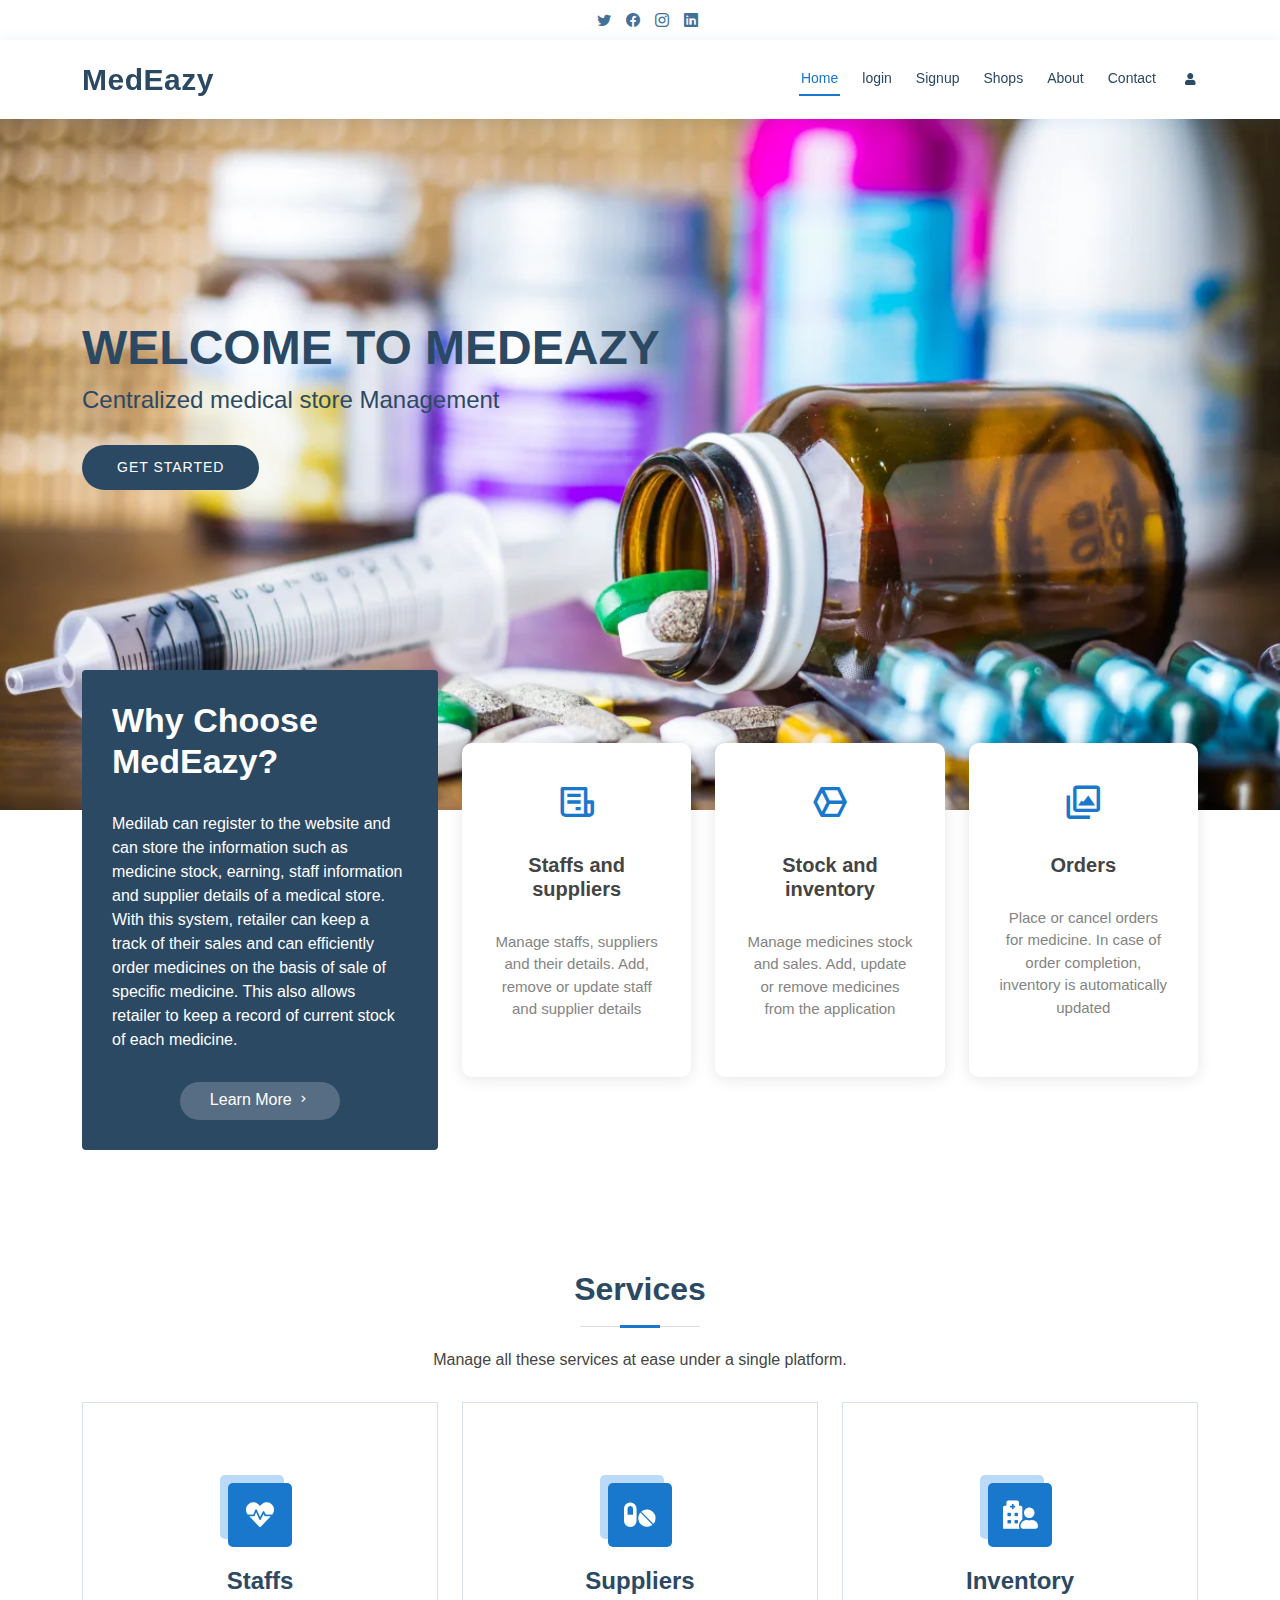
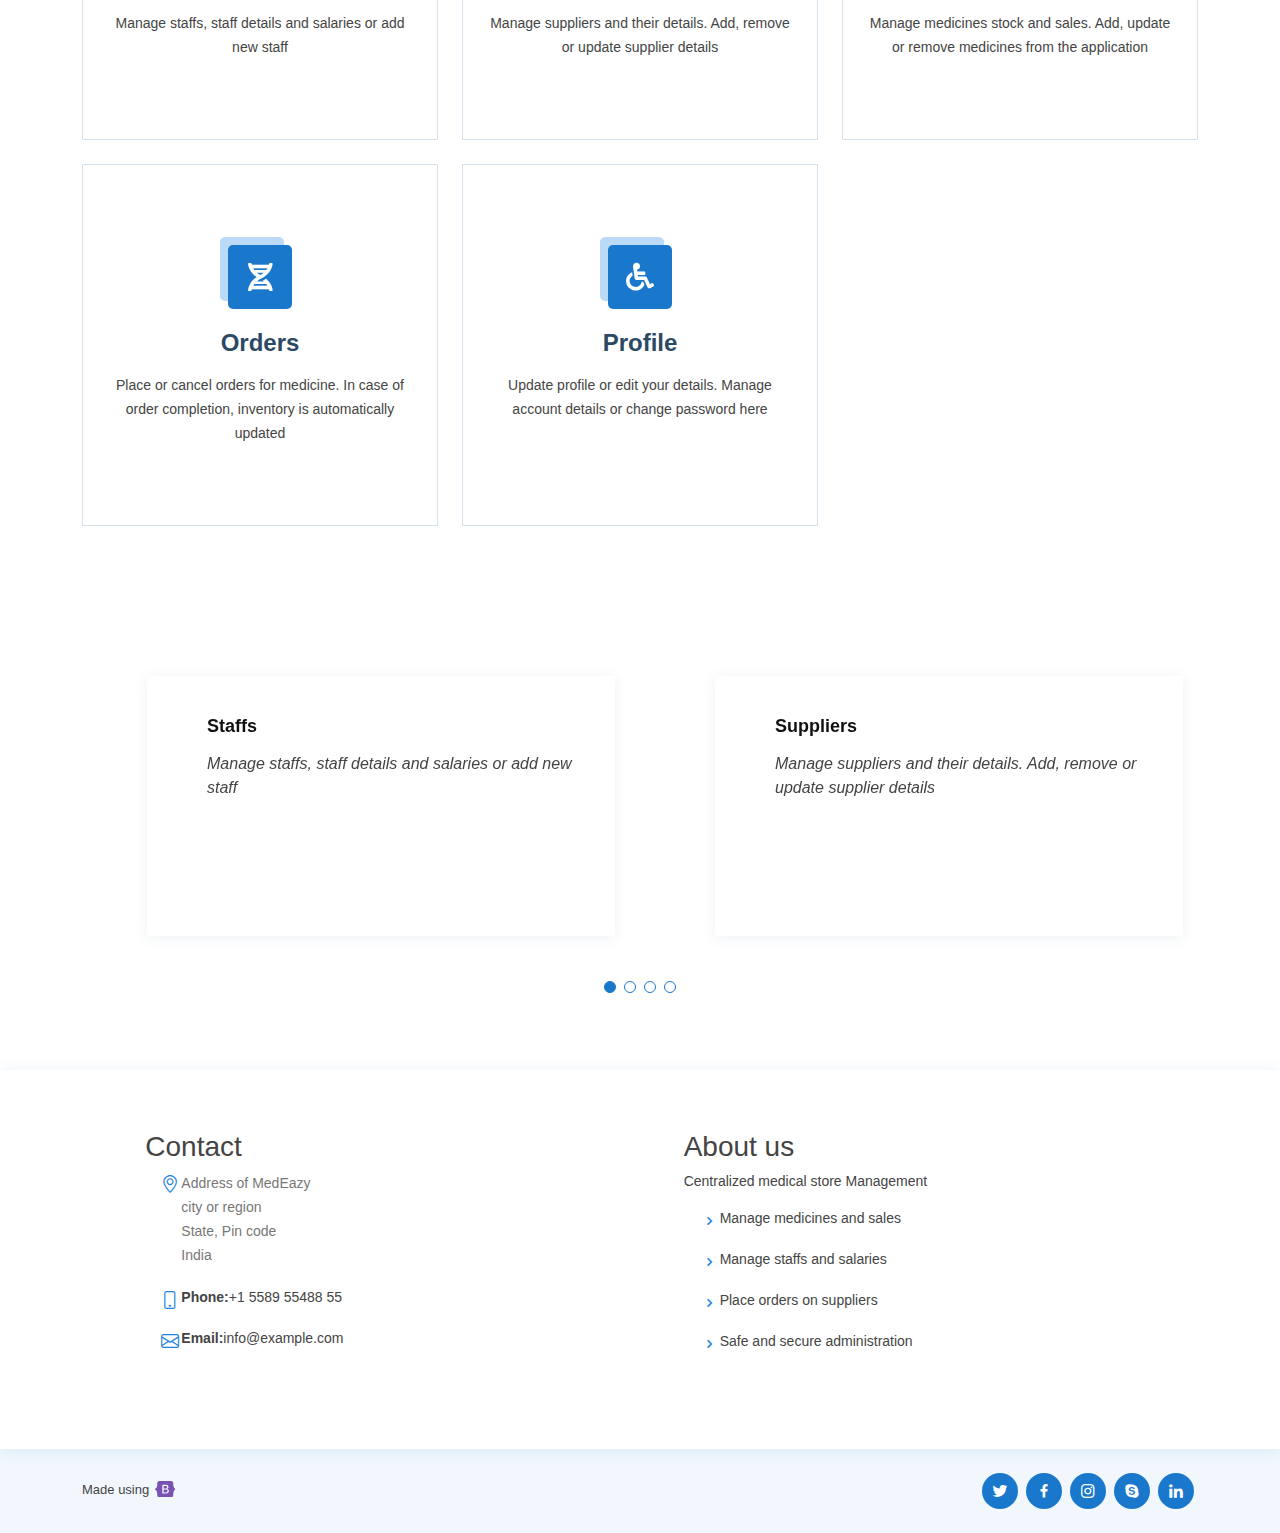
==== commit f7ed37c9: "Update index.html" ====
--- a/index.html
+++ b/index.html
@@ -14,8 +14,9 @@
   <link href="assets/img/apple-touch-icon.png" rel="apple-touch-icon">
 
   <!-- Google Fonts -->
-  <link href="https://fonts.googleapis.com/css?family=Open+Sans:300,300i,400,400i,600,600i,700,700i|Raleway:300,300i,400,400i,500,500i,600,600i,700,700i|Poppins:300,300i,400,400i,500,500i,600,600i,700,700i" rel="stylesheet">
-
+  <link rel="preconnect" href="https://fonts.googleapis.com">
+<link rel="preconnect" href="https://fonts.gstatic.com" crossorigin>
+<link href="https://fonts.googleapis.com/css2?family=Courgette&display=swap" rel="stylesheet">
   <!-- Vendor CSS Files -->
   <link href="assets/vendor/fontawesome-free/css/all.min.css" rel="stylesheet">
   <link href="assets/vendor/animate.css/animate.min.css" rel="stylesheet">
@@ -42,17 +43,11 @@
 
   <!-- ======= Top Bar ======= -->
   <div id="topbar" class="d-flex align-items-center fixed-top">
-    <div class="container d-flex justify-content-between">
-      <div class="contact-info d-flex align-items-center">
-        <i class="bi bi-envelope"></i> <a href="mailto:contact@example.com">contact@example.com</a>
-        <i class="bi bi-phone"></i> +1 5589 55488 55
-      </div>
-      <div class="d-none d-lg-flex social-links align-items-center">
-        <a href="#" class="twitter"><i class="bi bi-twitter"></i></a>
-        <a href="#" class="facebook"><i class="bi bi-facebook"></i></a>
-        <a href="#" class="instagram"><i class="bi bi-instagram"></i></a>
-        <a href="#" class="linkedin"><i class="bi bi-linkedin"></i></i></a>
-      </div>
+    <div class="container d-flex social-links justify-content-center align-items-center">
+      <a href="#" class="twitter"><i class="bi bi-twitter"></i></a>
+      <a href="#" class="facebook"><i class="bi bi-facebook"></i></a>
+      <a href="#" class="instagram"><i class="bi bi-instagram"></i></a>
+      <a href="#" class="linkedin"><i class="bi bi-linkedin"></i></a>
     </div>
   </div>
 
@@ -110,7 +105,7 @@
   <section id="hero" class="d-flex align-items-center">
     <div class="container">
       <h1>Welcome to MedEazy</h1>
-      <h2>We are team of talented designers making websites with Bootstrap</h2>
+      <h2>Centralized medical store Management</h2>
       <a href="#about" class="btn-get-started scrollto">Get Started</a>
     </div>
   </section><!-- End Hero -->
@@ -124,10 +119,9 @@
         <div class="row">
           <div class="col-lg-4 d-flex align-items-stretch">
             <div class="content">
-              <h3>Why Choose Medilab?</h3>
+              <h3>Why Choose MedEazy?</h3>
               <p>
-                Lorem ipsum dolor sit amet, consectetur adipiscing elit, sed do eiusmod tempor incididunt ut labore et dolore magna aliqua. Duis aute irure dolor in reprehenderit
-                Asperiores dolores sed et. Tenetur quia eos. Autem tempore quibusdam vel necessitatibus optio ad corporis.
+                Medilab can register to the website and can store the information such as medicine stock, earning, staff information and supplier details of a medical store. With this system, retailer can keep a track of their sales and can efficiently order medicines on the basis of sale of specific medicine. This also allows retailer to keep a record of current stock of each medicine.
               </p>
               <div class="text-center">
                 <a href="#" class="more-btn">Learn More <i class="bx bx-chevron-right"></i></a>
@@ -140,22 +134,22 @@
                 <div class="col-xl-4 d-flex align-items-stretch">
                   <div class="icon-box mt-4 mt-xl-0">
                     <i class="bx bx-receipt"></i>
-                    <h4>Corporis voluptates sit</h4>
-                    <p>Consequuntur sunt aut quasi enim aliquam quae harum pariatur laboris nisi ut aliquip</p>
+                    <h4>Staffs and suppliers</h4>
+                    <p>Manage staffs, suppliers and their details. Add, remove or update staff and supplier details</p>
                   </div>
                 </div>
                 <div class="col-xl-4 d-flex align-items-stretch">
                   <div class="icon-box mt-4 mt-xl-0">
                     <i class="bx bx-cube-alt"></i>
-                    <h4>Ullamco laboris ladore pan</h4>
-                    <p>Excepteur sint occaecat cupidatat non proident, sunt in culpa qui officia deserunt</p>
+                    <h4>Stock and inventory</h4>
+                    <p>Manage medicines stock and sales. Add, update or remove medicines from the application</p>
                   </div>
                 </div>
                 <div class="col-xl-4 d-flex align-items-stretch">
                   <div class="icon-box mt-4 mt-xl-0">
                     <i class="bx bx-images"></i>
-                    <h4>Labore consequatur</h4>
-                    <p>Aut suscipit aut cum nemo deleniti aut omnis. Doloribus ut maiores omnis facere</p>
+                    <h4>Orders</h4>
+                    <p>Place or cancel orders for medicine. In case of order completion, inventory is automatically updated</p>
                   </div>
                 </div>
               </div>
@@ -249,63 +243,54 @@
     <!-- ======= Services Section ======= -->
     <section id="services" class="services">
       <div class="container">
-
+  
         <div class="section-title">
           <h2>Services</h2>
-          <p>Magnam dolores commodi suscipit. Necessitatibus eius consequatur ex aliquid fuga eum quidem. Sit sint consectetur velit. Quisquam quos quisquam cupiditate. Et nemo qui impedit suscipit alias ea. Quia fugiat sit in iste officiis commodi quidem hic quas.</p>
-        </div>
-
+          <p>Manage all these services at ease under a single platform.</p>
+        </div>
+  
         <div class="row">
-          <div class="col-lg-6 col-md-6 d-flex align-items-stretch">
+          <div class="col-lg-4 col-md-6 d-flex align-items-stretch">
             <div class="icon-box">
               <div class="icon"><i class="fas fa-heartbeat"></i></div>
-              <h4><a href="">Lorem Ipsum</a></h4>
-              <p>Voluptatum deleniti atque corrupti quos dolores et quas molestias excepturi</p>
-            </div>
-          </div>
-
-          <div class="col-lg-6 col-md-6 d-flex align-items-stretch mt-4 mt-md-0">
+              <h4><a href="staff.html">Staffs</a></h4>
+              <p>Manage staffs, staff details and salaries or add new staff</p>
+            </div>
+          </div>
+  
+          <div class="col-lg-4 col-md-6 d-flex align-items-stretch mt-4 mt-md-0">
             <div class="icon-box">
               <div class="icon"><i class="fas fa-pills"></i></div>
-              <h4><a href="">Sed ut perspiciatis</a></h4>
-              <p>Duis aute irure dolor in reprehenderit in voluptate velit esse cillum dolore</p>
-            </div>
-          </div>
-
-          <div class="col-lg-6 col-md-6 d-flex align-items-stretch mt-4">
+              <h4><a href="suppliers.html">Suppliers</a></h4>
+              <p>Manage suppliers and their details. Add, remove or update supplier details</p>
+            </div>
+          </div>
+  
+          <div class="col-lg-4 col-md-6 d-flex align-items-stretch mt-4 mt-lg-0">
             <div class="icon-box">
               <div class="icon"><i class="fas fa-hospital-user"></i></div>
-              <h4><a href="">Magni Dolores</a></h4>
-              <p>Excepteur sint occaecat cupidatat non proident, sunt in culpa qui officia</p>
-            </div>
-          </div>
-
-          <div class="col-lg-6 col-md-6 d-flex align-items-stretch mt-4">
+              <h4><a href="inventory.html">Inventory</a></h4>
+              <p>Manage medicines stock and sales. Add, update or remove medicines from the application</p>
+            </div>
+          </div>
+  
+          <div class="col-lg-4 col-md-6 d-flex align-items-stretch mt-4">
             <div class="icon-box">
               <div class="icon"><i class="fas fa-dna"></i></div>
-              <h4><a href="">Nemo Enim</a></h4>
-              <p>At vero eos et accusamus et iusto odio dignissimos ducimus qui blanditiis</p>
-            </div>
-          </div>
-
-          <!-- <div class="col-lg-4 col-md-6 d-flex align-items-stretch mt-4">
+              <h4><a href="orders.html">Orders</a></h4>
+              <p>Place or cancel orders for medicine. In case of order completion, inventory is automatically updated</p>
+            </div>
+          </div>
+  
+          <div class="col-lg-4 col-md-6 d-flex align-items-stretch mt-4">
             <div class="icon-box">
               <div class="icon"><i class="fas fa-wheelchair"></i></div>
-              <h4><a href="">Dele cardo</a></h4>
-              <p>Quis consequatur saepe eligendi voluptatem consequatur dolor consequuntur</p>
-            </div>
-          </div>
-
-          <div class="col-lg-4 col-md-6 d-flex align-items-stretch mt-4">
-            <div class="icon-box">
-              <div class="icon"><i class="fas fa-notes-medical"></i></div>
-              <h4><a href="">Divera don</a></h4>
-              <p>Modi nostrum vel laborum. Porro fugit error sit minus sapiente sit aspernatur</p>
-            </div>
-          </div> -->
-
-        </div>
-
+              <h4><a href="profile.html">Profile</a></h4>
+              <p>Update profile or edit your details. Manage account details or change password here</p>
+            </div>
+          </div>
+        </div>
+  
       </div>
     </section><!-- End Services Section -->
 
@@ -621,87 +606,91 @@
     <section id="testimonials" class="testimonials">
       <div class="container">
 
-        <div class="testimonials-slider swiper" data-aos="fade-up" data-aos-delay="100">
-          <div class="swiper-wrapper">
-
-            <div class="swiper-slide">
+        <div class="testimonials-slider swiper swiper-initialized swiper-horizontal swiper-pointer-events box glowing" data-aos="fade-up" data-aos-delay="100">
+          <div class="swiper-wrapper" style="transition-duration: 0ms; transform: translate3d(-3290px, 0px, 0px);" id="swiper-wrapper-ef1c627aae69f9fa" aria-live="off"><div class="swiper-slide swiper-slide-duplicate swiper-slide-duplicate-prev" data-swiper-slide-index="2" style="width: 638px; margin-right: 20px;" role="group" aria-label="3 / 4">
               <div class="testimonial-wrap">
                 <div class="testimonial-item">
-                  <img src="assets/img/testimonials/testimonials-1.jpg" class="testimonial-img" alt="">
-                  <h3>Saul Goodman</h3>
-                  <h4>Ceo &amp; Founder</h4>
+                  <h3>Inventory</h3>
                   <p>
-                    <i class="bx bxs-quote-alt-left quote-icon-left"></i>
-                    Proin iaculis purus consequat sem cure digni ssim donec porttitora entum suscipit rhoncus. Accusantium quam, ultricies eget id, aliquam eget nibh et. Maecen aliquam, risus at semper.
-                    <i class="bx bxs-quote-alt-right quote-icon-right"></i>
+                    Manage medicines stock and sales. Add, update or remove medicines from the application
                   </p>
                 </div>
               </div>
-            </div><!-- End testimonial item -->
-
-            <div class="swiper-slide">
+            </div><div class="swiper-slide swiper-slide-duplicate swiper-slide-duplicate-active box glowing " data-swiper-slide-index="3" style="width: 638px; margin-right: 20px;" role="group" aria-label="4 / 4">
               <div class="testimonial-wrap">
                 <div class="testimonial-item">
-                  <img src="assets/img/testimonials/testimonials-2.jpg" class="testimonial-img" alt="">
-                  <h3>Sara Wilsson</h3>
-                  <h4>Designer</h4>
+                  <h3>Orders</h3>
                   <p>
-                    <i class="bx bxs-quote-alt-left quote-icon-left"></i>
-                    Export tempor illum tamen malis malis eram quae irure esse labore quem cillum quid cillum eram malis quorum velit fore eram velit sunt aliqua noster fugiat irure amet legam anim culpa.
-                    <i class="bx bxs-quote-alt-right quote-icon-right"></i>
+                    Place or cancel orders for medicine. In case of order completion, inventory is automatically updated
                   </p>
                 </div>
               </div>
             </div>
 
-            <div class="swiper-slide">
+            <div class="swiper-slide swiper-slide-duplicate-next box glowing" data-swiper-slide-index="0" style="width: 638px; margin-right: 20px;" role="group" aria-label="1 / 4">
               <div class="testimonial-wrap">
                 <div class="testimonial-item">
-                  <img src="assets/img/testimonials/testimonials-3.jpg" class="testimonial-img" alt="">
-                  <h3>Jena Karlis</h3>
-                  <h4>Store Owner</h4>
+                  <h3>Staffs</h3>
                   <p>
-                    <i class="bx bxs-quote-alt-left quote-icon-left"></i>
-                    Enim nisi quem export duis labore cillum quae magna enim sint quorum nulla quem veniam duis minim tempor labore quem eram duis noster aute amet eram fore quis sint minim.
-                    <i class="bx bxs-quote-alt-right quote-icon-right"></i>
+                    Manage staffs, staff details and salaries or add new staff
                   </p>
                 </div>
               </div>
-            </div>
-
-            <div class="swiper-slide">
+            </div><!-- End testimonial item -->
+
+            <div class="swiper-slide box glowing" data-swiper-slide-index="1" style="width: 638px; margin-right: 20px;" role="group" aria-label="2 / 4">
               <div class="testimonial-wrap">
                 <div class="testimonial-item">
-                  <img src="assets/img/testimonials/testimonials-4.jpg" class="testimonial-img" alt="">
-                  <h3>Matt Brandon</h3>
-                  <h4>Freelancer</h4>
+                  <h3>Suppliers</h3>
                   <p>
-                    <i class="bx bxs-quote-alt-left quote-icon-left"></i>
-                    Fugiat enim eram quae cillum dolore dolor amet nulla culpa multos export minim fugiat minim velit minim dolor enim duis veniam ipsum anim magna sunt elit fore quem dolore labore illum veniam.
-                    <i class="bx bxs-quote-alt-right quote-icon-right"></i>
+                    Manage suppliers and their details. Add, remove or update supplier details
                   </p>
                 </div>
               </div>
-            </div><!-- End testimonial item-->
-
-            <div class="swiper-slide">
+            </div><!-- End testimonial item -->
+
+            <div class="swiper-slide swiper-slide-prev box glowing" data-swiper-slide-index="2" style="width: 638px; margin-right: 20px;" role="group" aria-label="3 / 4">
               <div class="testimonial-wrap">
                 <div class="testimonial-item">
-                  <img src="assets/img/testimonials/testimonials-5.jpg" class="testimonial-img" alt="">
-                  <h3>John Larson</h3>
-                  <h4>Entrepreneur</h4>
+                  <h3>Inventory</h3>
                   <p>
-                    <i class="bx bxs-quote-alt-left quote-icon-left"></i>
-                    Quis quorum aliqua sint quem legam fore sunt eram irure aliqua veniam tempor noster veniam enim culpa labore duis sunt culpa nulla illum cillum fugiat legam esse veniam culpa fore nisi cillum quid.
-                    <i class="bx bxs-quote-alt-right quote-icon-right"></i>
+                    Manage medicines stock and sales. Add, update or remove medicines from the application
                   </p>
                 </div>
               </div>
-            </div>
-
-          </div>
-          <div class="swiper-pagination"></div>
-        </div>
+            </div><!-- End testimonial item -->
+
+            <div class="swiper-slide swiper-slide-active box glowing " data-swiper-slide-index="3" style="width: 638px; margin-right: 20px;" role="group" aria-label="4 / 4">
+              <div class="testimonial-wrap">
+                <div class="testimonial-item">
+                  <h3>Orders</h3>
+                  <p>
+                    Place or cancel orders for medicine. In case of order completion, inventory is automatically updated
+                  </p>
+                </div>
+              </div>
+            </div><!-- End testimonial item -->
+          <div class="swiper-slide swiper-slide-duplicate swiper-slide-next box glowing " data-swiper-slide-index="0" style="width: 638px; margin-right: 20px;" role="group" aria-label="1 / 4">
+              <div class="testimonial-wrap">
+                <div class="testimonial-item">
+                  <h3>Staffs</h3>
+                  <p>
+                    Manage staffs, staff details and salaries or add new staff
+                  </p>
+                </div>
+              </div>
+            </div><div class="swiper-slide swiper-slide-duplicate box glowing" data-swiper-slide-index="1" style="width: 638px; margin-right: 20px;" role="group" aria-label="2 / 4">
+              <div class="testimonial-wrap">
+                <div class="testimonial-item">
+                  <h3>Suppliers</h3>
+                  <p>
+                    Manage suppliers and their details. Add, remove or update supplier details
+                  </p>
+                </div>
+              </div>
+            </div></div>
+          <div class="swiper-pagination swiper-pagination-clickable swiper-pagination-bullets swiper-pagination-horizontal"><span class="swiper-pagination-bullet" tabindex="0" role="button" aria-label="Go to slide 1"></span><span class="swiper-pagination-bullet" tabindex="0" role="button" aria-label="Go to slide 2"></span><span class="swiper-pagination-bullet" tabindex="0" role="button" aria-label="Go to slide 3"></span><span class="swiper-pagination-bullet swiper-pagination-bullet-active" tabindex="0" role="button" aria-label="Go to slide 4" aria-current="true"></span></div>
+        <span class="swiper-notification" aria-live="assertive" aria-atomic="true"></span></div>
 
       </div>
     </section>
@@ -865,33 +854,56 @@
 
   <!-- ======= Footer ======= -->
   <footer id="footer">
-
+  
     <div class="footer-top">
       <div class="container">
-        <div class="row">
-
-          <div class="col-lg-6 col-md-6 footer-contact">
-            <h3>contact</h3>
-            <p>
-              A108 Adam Street <br>
-              New York, NY 535022<br>
-              United States <br><br>
-              <strong>Phone:</strong> +1 5589 55488 55<br>
-              <strong>Email:</strong> info@example.com<br>
-            </p>
-          </div>
-
-          <div class="col-lg-6 col-md-6 footer-links">
-            <h4>About US</h4>
+        <div class="row justify-content-evenly">
+  
+          <div class="col-sm-5 footer-contact" id="contact">
+            <h3>Contact</h3>
             <ul>
-              <li><i class="bx bx-chevron-right"></i> <a href="#">Home</a></li>
-              <li><i class="bx bx-chevron-right"></i> <a href="#">About us</a></li>
-              <li><i class="bx bx-chevron-right"></i> <a href="#">Services</a></li>
-              <li><i class="bx bx-chevron-right"></i> <a href="#">Terms of service</a></li>
-              <li><i class="bx bx-chevron-right"></i> <a href="#">Privacy policy</a></li>
+              <li><i class="bi bi-geo-alt"></i><p>
+                Address of MedEazy<br>
+                city or region<br>
+                State, Pin code<br>
+                India
+              </p></li>
+              <li><i class="bi bi-phone"></i><strong>Phone:</strong>+1 5589 55488 55</li>
+              <li><i class="bi bi-envelope"></i><strong>Email:</strong>info@example.com</li>
             </ul>
           </div>
-
+  
+          <div class="col-sm-5" id="about">
+            <h3>About us</h3>
+            <p>Centralized medical store Management</p>
+            <ul>
+              <li><i class="bx bx-chevron-right"></i>Manage medicines and sales</li>
+              <li><i class="bx bx-chevron-right"></i>Manage staffs and salaries</li>
+              <li><i class="bx bx-chevron-right"></i>Place orders on suppliers</li>
+              <li><i class="bx bx-chevron-right"></i>Safe and secure administration</li>
+            </ul>
+          </div>
+  
+        </div>
+      </div>
+    </div>
+  
+    <div class="container d-md-flex py-4">
+  
+      <div class="me-md-auto text-center text-md-start">
+        <div class="credits">
+          Made using <a href="https://getbootstrap.com/"></a>
+        </div>
+      </div>
+      <div class="social-links text-center text-md-right pt-3 pt-md-0">
+        <a href="#" class="twitter"><i class="bx bxl-twitter"></i></a>
+        <a href="#" class="facebook"><i class="bx bxl-facebook"></i></a>
+        <a href="#" class="instagram"><i class="bx bxl-instagram"></i></a>
+        <a href="#" class="google-plus"><i class="bx bxl-skype"></i></a>
+        <a href="#" class="linkedin"><i class="bx bxl-linkedin"></i></a>
+      </div>
+    </div>
+  </footer>
           <!-- <div class="col-lg-3 col-md-6 footer-links">
             <h4>Our Services</h4>
             <ul>
@@ -911,33 +923,12 @@
             </form>
           </div> -->
 
-        </div>
+        <!-- </div>
       </div>
     </div>
 
-    <div class="container d-md-flex py-4">
-
-      <div class="me-md-auto text-center text-md-start">
-        <div class="copyright">
-          &copy; Copyright <strong><span>Medilab</span></strong>. All Rights Reserved
-        </div>
-        <div class="credits">
-          <!-- All the links in the footer should remain intact. -->
-          <!-- You can delete the links only if you purchased the pro version. -->
-          <!-- Licensing information: https://bootstrapmade.com/license/ -->
-          <!-- Purchase the pro version with working PHP/AJAX contact form: https://bootstrapmade.com/medilab-free-medical-bootstrap-theme/ -->
-          Designed by <a href="https://bootstrapmade.com/">BootstrapMade</a>
-        </div>
-      </div>
-      <div class="social-links text-center text-md-right pt-3 pt-md-0">
-        <a href="#" class="twitter"><i class="bx bxl-twitter"></i></a>
-        <a href="#" class="facebook"><i class="bx bxl-facebook"></i></a>
-        <a href="#" class="instagram"><i class="bx bxl-instagram"></i></a>
-        <a href="#" class="google-plus"><i class="bx bxl-skype"></i></a>
-        <a href="#" class="linkedin"><i class="bx bxl-linkedin"></i></a>
-      </div>
-    </div>
-  </footer><!-- End Footer -->
+    <div class="container d-md-flex py-4"> -->
+<!-- End Footer -->
 
   <div id="preloader"></div>
   <a href="#" class="back-to-top d-flex align-items-center justify-content-center"><i class="bi bi-arrow-up-short"></i></a>
@@ -954,4 +945,4 @@
 
 </body>
 
-</html>+</html>
